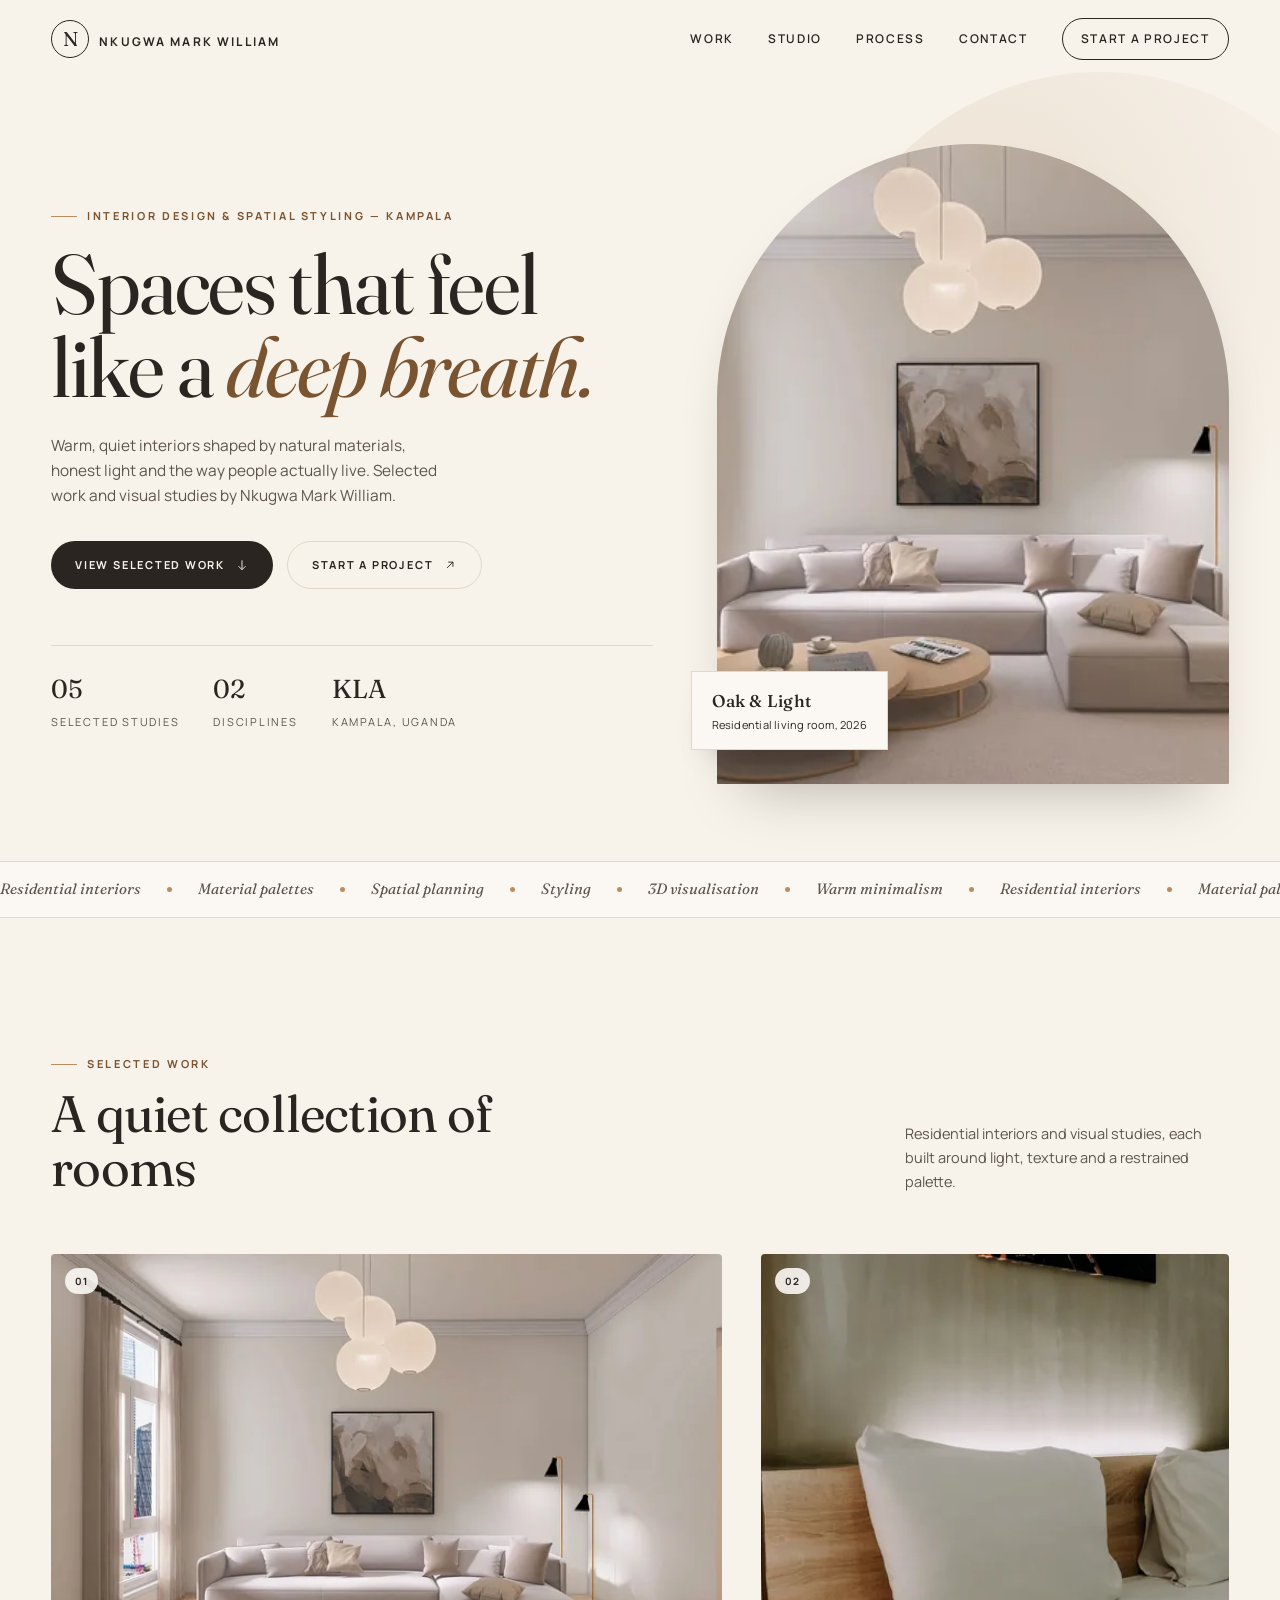
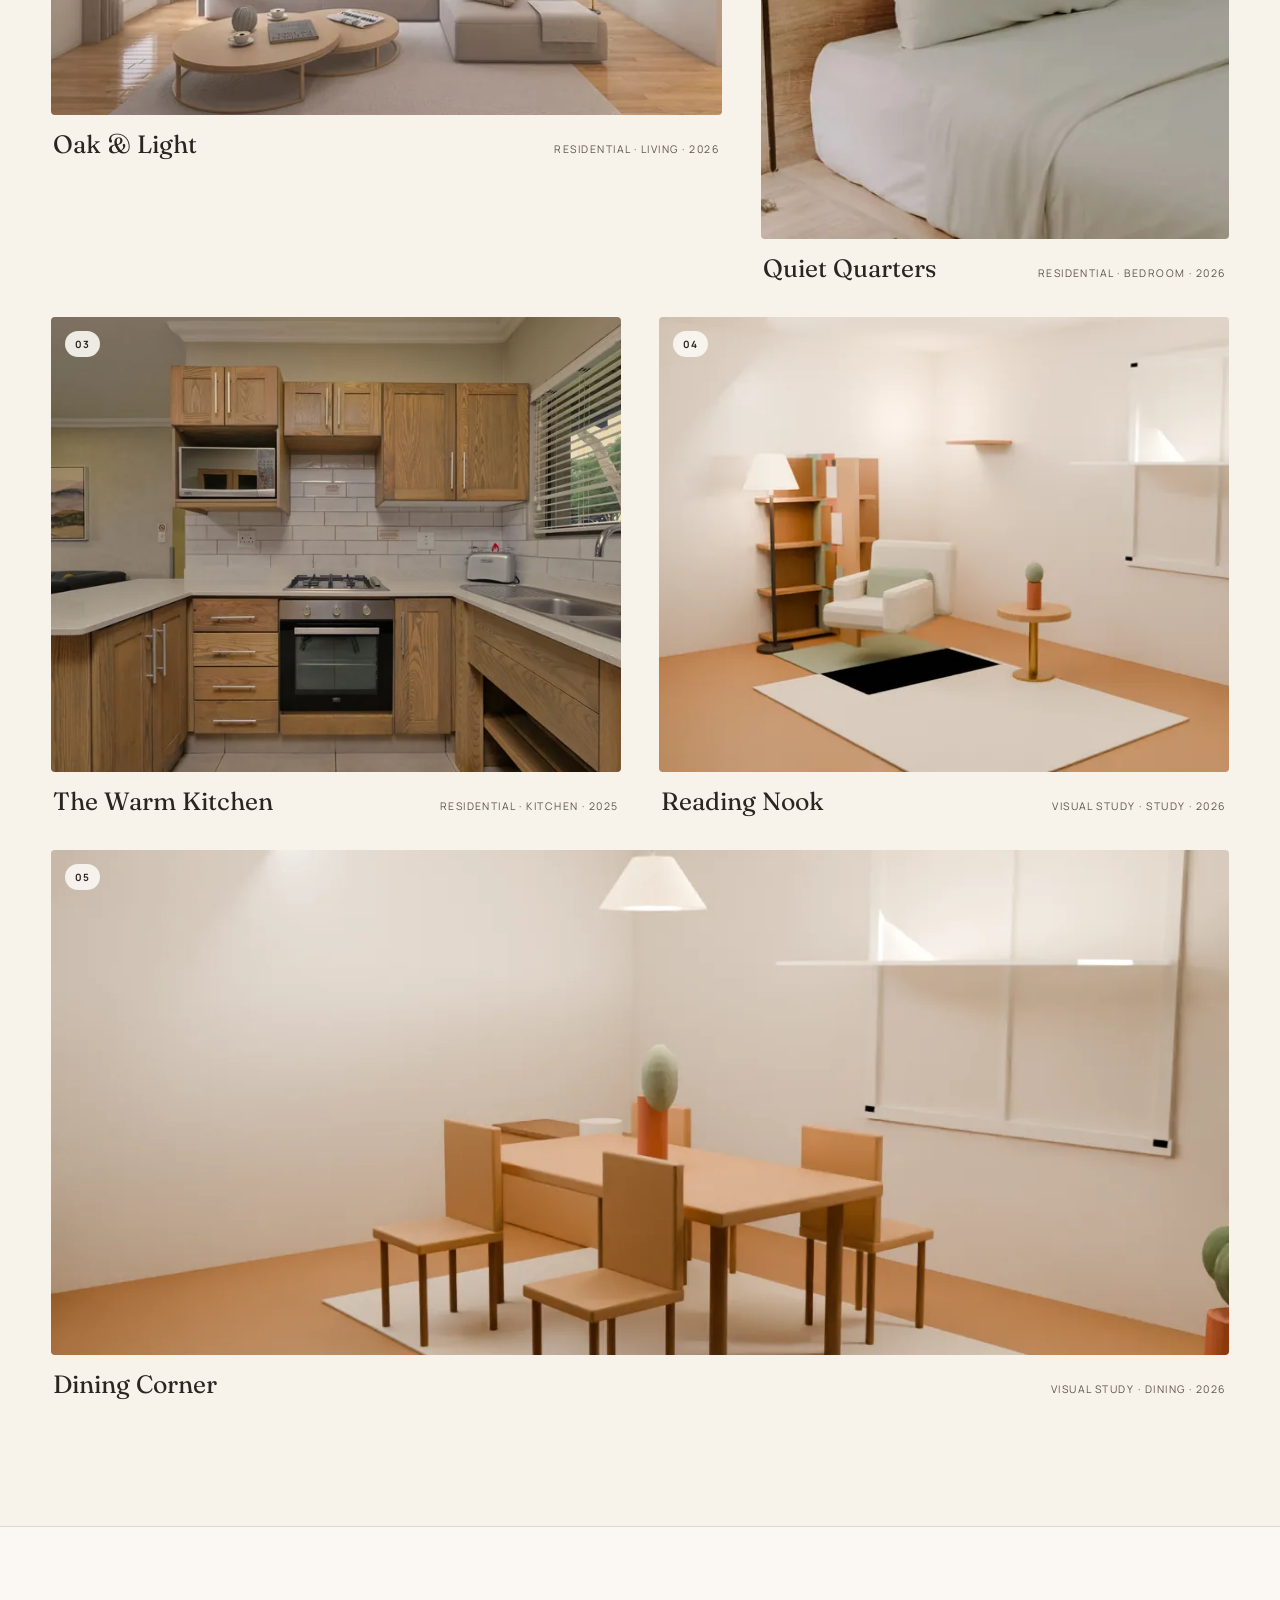
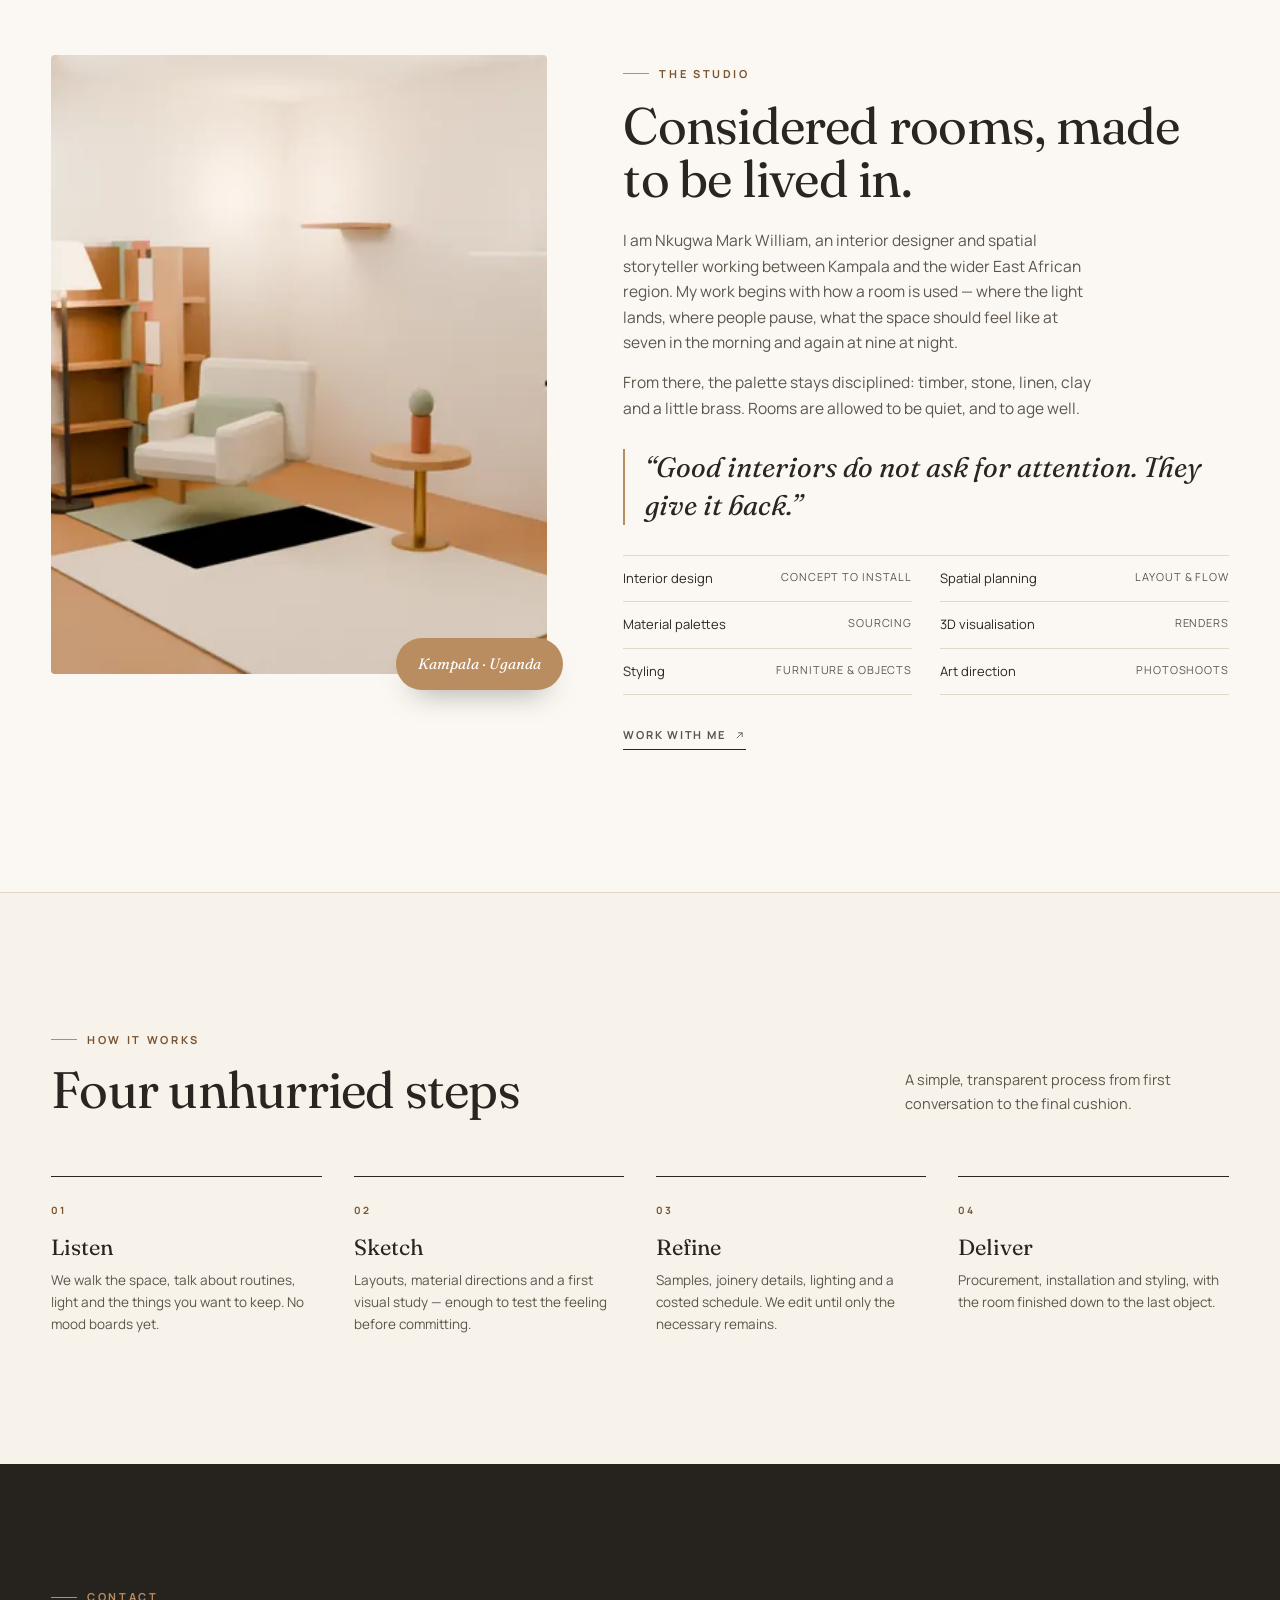
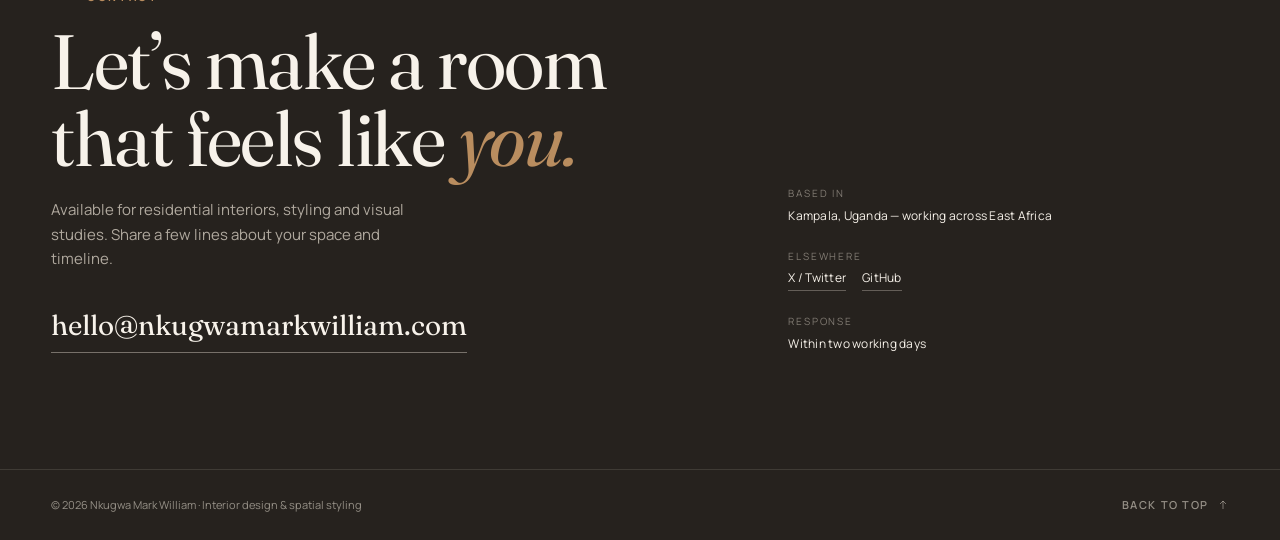
==== index.html @ e0dbd74d "Build warm-minimal interior design portfolio" ====
<!DOCTYPE html>
<html lang="en">
<head>
<meta charset="UTF-8">
<meta name="viewport" content="width=device-width, initial-scale=1.0">
<title>Nkugwa Mark William — Interior design & spatial styling</title>
<meta name="description" content="Warm, quiet interiors shaped by natural materials, honest light and the way people live. Selected work by Nkugwa Mark William, Kampala.">
<meta name="theme-color" content="#f7f2ea">
<link rel="canonical" href="https://marknwilliam.github.io/interior-portfolio/">
<meta property="og:type" content="website">
<meta property="og:site_name" content="Nkugwa Mark William">
<meta property="og:title" content="Nkugwa Mark William — Interior design & spatial styling">
<meta property="og:description" content="Warm, quiet interiors shaped by natural materials, honest light and the way people live. Selected work by Nkugwa Mark William, Kampala.">
<meta property="og:image" content="https://marknwilliam.github.io/interior-portfolio/assets/img/oak-and-light-og.webp">
<meta property="og:url" content="https://marknwilliam.github.io/interior-portfolio/">
<meta name="twitter:card" content="summary_large_image">
<meta name="twitter:creator" content="@MarkNkugwa">
<meta name="twitter:title" content="Nkugwa Mark William — Interior design & spatial styling">
<meta name="twitter:description" content="Warm, quiet interiors shaped by natural materials, honest light and the way people live. Selected work by Nkugwa Mark William, Kampala.">
<meta name="twitter:image" content="https://marknwilliam.github.io/interior-portfolio/assets/img/oak-and-light-og.webp">
<link rel="icon" href="assets/favicon.svg" type="image/svg+xml">
<script>document.documentElement.classList.add("js");</script>
<link rel="preconnect" href="https://fonts.googleapis.com">
<link rel="preconnect" href="https://fonts.gstatic.com" crossorigin>
<link href="https://fonts.googleapis.com/css2?family=Fraunces:ital,opsz,wght@0,9..144,300..600;1,9..144,300..600&family=Manrope:wght@300..700&display=swap" rel="stylesheet">
<link rel="stylesheet" href="assets/css/style.css">
</head>
<body>
<a class="skip" href="#main">Skip to content</a>
<header class="site-header">
  <div class="wrap header-inner">
    <a class="brand" href="index.html">
      <span class="mark" aria-hidden="true">N</span>
      <span class="name">Nkugwa Mark William</span>
    </a>
    <button class="menu-toggle" aria-label="Toggle menu" aria-expanded="false" aria-controls="nav"><span></span></button>
    <nav class="nav" id="nav" aria-label="Main">
      <a href="index.html#work">Work</a><a href="index.html#studio">Studio</a><a href="index.html#process">Process</a><a href="index.html#contact">Contact</a>
      <a class="cta" href="mailto:hello@nkugwamarkwilliam.com">Start a project</a>
    </nav>
  </div>
</header>
<main id="main">
<section class="hero" id="top">
  <div class="wrap hero-grid">
    <div>
      <span class="eyebrow reveal">Interior design &amp; spatial styling — Kampala</span>
      <h1 class="reveal" data-delay="1">Spaces that feel like a <em>deep breath.</em></h1>
      <p class="lede reveal" data-delay="2">Warm, quiet interiors shaped by natural materials, honest light and the way people actually live. Selected work and visual studies by Nkugwa Mark William.</p>
      <div class="hero-actions reveal" data-delay="3">
        <a class="btn btn-dark" href="#work">View selected work <svg viewBox="0 0 24 24" fill="none" stroke="currentColor" stroke-width="1.6" aria-hidden="true"><path d="M12 4v16m0 0l-6-6m6 6l6-6"/></svg></a>
        <a class="btn btn-ghost" href="#contact">Start a project <svg viewBox="0 0 24 24" fill="none" stroke="currentColor" stroke-width="1.6" aria-hidden="true"><path d="M7 17L17 7M9 7h8v8"/></svg></a>
      </div>
      <div class="hero-meta reveal" data-delay="3">
        <div><strong>05</strong>Selected studies</div>
        <div><strong>02</strong>Disciplines</div>
        <div><strong>KLA</strong>Kampala, Uganda</div>
      </div>
    </div>
    <div class="hero-visual reveal" data-delay="2">
      <div class="arch">
        <img src="assets/img/oak-and-light-1200.webp"
             srcset="assets/img/oak-and-light-800.webp 800w, assets/img/oak-and-light-1200.webp 1200w, assets/img/oak-and-light-1800.webp 1800w"
             sizes="(max-width:1000px) 90vw, 44vw" width="1800" height="1000"
             alt="Warm minimal living room with linen sofa, oak floor and soft daylight" fetchpriority="high" decoding="async">
      </div>
      <div class="hero-note"><strong>Oak &amp; Light</strong>Residential living room, 2026</div>
    </div>
  </div>
</section>

<div class="ticker" aria-hidden="true">
  <div class="ticker-track"><span>Residential interiors</span><span>Material palettes</span><span>Spatial planning</span><span>Styling</span><span>3D visualisation</span><span>Warm minimalism</span><span>Residential interiors</span><span>Material palettes</span><span>Spatial planning</span><span>Styling</span><span>3D visualisation</span><span>Warm minimalism</span></div>
</div>

<section class="section" id="work">
  <div class="wrap">
    <div class="section-head">
      <div>
        <span class="eyebrow reveal">Selected work</span>
        <h2 class="reveal" data-delay="1">A quiet collection of rooms</h2>
      </div>
      <p class="reveal" data-delay="2">Residential interiors and visual studies, each built around light, texture and a restrained palette.</p>
    </div>
    <div class="work-grid">
      <a class="card card--wide reveal" href="work/oak-and-light.html" data-delay="0">
  <div class="card-media">
    <span class="card-index">01</span>
    <img src="assets/img/oak-and-light-1800.webp"
         srcset="assets/img/oak-and-light-1800.webp 1800w, assets/img/oak-and-light-1200.webp 1200w, assets/img/oak-and-light-800.webp 800w"
         sizes="(max-width:760px) 100vw, 60vw" width="1800" height="1000"
         alt="Warm minimal living room with a low linen sofa, oak floor and soft afternoon light" loading="lazy" decoding="async">
  </div>
  <div class="card-meta">
    <h3>Oak &amp; Light</h3>
    <span>Residential · Living · 2026</span>
  </div>
</a>
<a class="card card--narrow reveal" href="work/quiet-quarters.html" data-delay="1">
  <div class="card-media">
    <span class="card-index">02</span>
    <img src="assets/img/quiet-quarters-1800.webp"
         srcset="assets/img/quiet-quarters-1800.webp 1800w, assets/img/quiet-quarters-1200.webp 1200w, assets/img/quiet-quarters-800.webp 800w"
         sizes="(max-width:760px) 100vw, 45vw" width="1800" height="1200"
         alt="Serene minimalist bedroom in warm neutral tones with soft natural light" loading="lazy" decoding="async">
  </div>
  <div class="card-meta">
    <h3>Quiet Quarters</h3>
    <span>Residential · Bedroom · 2026</span>
  </div>
</a>
<a class="card card--half reveal" href="work/warm-kitchen.html" data-delay="2">
  <div class="card-media">
    <span class="card-index">03</span>
    <img src="assets/img/warm-kitchen-1800.webp"
         srcset="assets/img/warm-kitchen-1800.webp 1800w, assets/img/warm-kitchen-1200.webp 1200w, assets/img/warm-kitchen-800.webp 800w"
         sizes="(max-width:760px) 100vw, 45vw" width="1800" height="1200"
         alt="Modern wooden kitchen with oak cabinets, stone worktop and warm neutral finishes" loading="lazy" decoding="async">
  </div>
  <div class="card-meta">
    <h3>The Warm Kitchen</h3>
    <span>Residential · Kitchen · 2025</span>
  </div>
</a>
<a class="card card--half reveal" href="work/reading-nook.html" data-delay="0">
  <div class="card-media">
    <span class="card-index">04</span>
    <img src="assets/img/reading-nook-1280.webp"
         srcset="assets/img/reading-nook-1280.webp 1280w, assets/img/reading-nook-800.webp 800w"
         sizes="(max-width:760px) 100vw, 45vw" width="1280" height="720"
         alt="3D render of a reading nook with a linen armchair, brass side table and full bookshelf" loading="lazy" decoding="async">
  </div>
  <div class="card-meta">
    <h3>Reading Nook</h3>
    <span>Visual study · Study · 2026</span>
  </div>
</a>
<a class="card card--full reveal" href="work/dining-corner.html" data-delay="1">
  <div class="card-media">
    <span class="card-index">05</span>
    <img src="assets/img/dining-corner-1280.webp"
         srcset="assets/img/dining-corner-1280.webp 1280w, assets/img/dining-corner-800.webp 800w"
         sizes="(max-width:760px) 100vw, 100vw" width="1280" height="720"
         alt="3D render of a warm dining corner with an oak table, pendant light and terracotta accents" loading="lazy" decoding="async">
  </div>
  <div class="card-meta">
    <h3>Dining Corner</h3>
    <span>Visual study · Dining · 2026</span>
  </div>
</a>
    </div>
  </div>
</section>

<section class="section about" id="studio">
  <div class="wrap about-grid">
    <div class="about-figure reveal">
      <img src="assets/img/reading-nook-1280.webp"
           srcset="assets/img/reading-nook-800.webp 800w, assets/img/reading-nook-1280.webp 1280w"
           sizes="(max-width:1000px) 80vw, 38vw" width="1280" height="720"
           alt="Reading nook with linen armchair, bookshelf and warm lamp light" loading="lazy" decoding="async">
      <span class="tag">Kampala · Uganda</span>
    </div>
    <div class="about-copy">
      <span class="eyebrow reveal">The studio</span>
      <h2 class="reveal" data-delay="1">Considered rooms, made to be lived in.</h2>
      <p class="reveal" data-delay="2">I am Nkugwa Mark William, an interior designer and spatial storyteller working between Kampala and the wider East African region. My work begins with how a room is used — where the light lands, where people pause, what the space should feel like at seven in the morning and again at nine at night.</p>
      <p class="reveal" data-delay="2">From there, the palette stays disciplined: timber, stone, linen, clay and a little brass. Rooms are allowed to be quiet, and to age well.</p>
      <blockquote class="big-quote reveal" data-delay="3">“Good interiors do not ask for attention. They give it back.”</blockquote>
      <div class="services reveal" data-delay="3">
        <div><span>Interior design</span><span>Concept to install</span></div>
        <div><span>Spatial planning</span><span>Layout &amp; flow</span></div>
        <div><span>Material palettes</span><span>Sourcing</span></div>
        <div><span>3D visualisation</span><span>Renders</span></div>
        <div><span>Styling</span><span>Furniture &amp; objects</span></div>
        <div><span>Art direction</span><span>Photoshoots</span></div>
      </div>
      <p class="reveal" data-delay="3" style="margin-top:26px"><a class="link-arrow" href="mailto:hello@nkugwamarkwilliam.com">Work with me <svg viewBox="0 0 24 24" fill="none" stroke="currentColor" stroke-width="1.6" aria-hidden="true"><path d="M7 17L17 7M9 7h8v8"/></svg></a></p>
    </div>
  </div>
</section>

<section class="section" id="process">
  <div class="wrap">
    <div class="section-head">
      <div>
        <span class="eyebrow reveal">How it works</span>
        <h2 class="reveal" data-delay="1">Four unhurried steps</h2>
      </div>
      <p class="reveal" data-delay="2">A simple, transparent process from first conversation to the final cushion.</p>
    </div>
    <div class="process-grid">
      <article class="step reveal"><span class="num">01</span><h3>Listen</h3><p>We walk the space, talk about routines, light and the things you want to keep. No mood boards yet.</p></article>
      <article class="step reveal" data-delay="1"><span class="num">02</span><h3>Sketch</h3><p>Layouts, material directions and a first visual study — enough to test the feeling before committing.</p></article>
      <article class="step reveal" data-delay="2"><span class="num">03</span><h3>Refine</h3><p>Samples, joinery details, lighting and a costed schedule. We edit until only the necessary remains.</p></article>
      <article class="step reveal" data-delay="3"><span class="num">04</span><h3>Deliver</h3><p>Procurement, installation and styling, with the room finished down to the last object.</p></article>
    </div>
  </div>
</section>

<section class="contact" id="contact">
  <div class="wrap contact-grid">
    <div>
      <span class="eyebrow reveal">Contact</span>
      <h2 class="reveal" data-delay="1">Let’s make a room that feels like <em>you.</em></h2>
      <p class="reveal" data-delay="2">Available for residential interiors, styling and visual studies. Share a few lines about your space and timeline.</p>
      <a class="mail reveal" data-delay="3" href="mailto:hello@nkugwamarkwilliam.com">hello@nkugwamarkwilliam.com</a>
    </div>
    <div class="contact-side reveal" data-delay="3">
      <div><span class="label">Based in</span>Kampala, Uganda — working across East Africa</div>
      <div><span class="label">Elsewhere</span><div class="socials"><a href="https://x.com/MarkNkugwa" target="_blank" rel="noopener">X / Twitter</a><a href="https://github.com/MarkNwilliam" target="_blank" rel="noopener">GitHub</a></div></div>
      <div><span class="label">Response</span>Within two working days</div>
    </div>
  </div>
</section>
</main>
<footer class="site-footer">
  <div class="wrap footer-inner">
    <span>© <span data-year>2026</span> Nkugwa Mark William · Interior design &amp; spatial styling</span>
    <a class="to-top" href="#top">Back to top <svg viewBox="0 0 24 24" fill="none" stroke="currentColor" stroke-width="1.6" aria-hidden="true"><path d="M12 20V4m0 0l-6 6m6-6l6 6"/></svg></a>
  </div>
</footer>
<script src="assets/js/main.js" defer></script>
</body>
</html>
---- assets/css/style.css ----
:root{
  --paper:#f7f2ea;
  --paper-2:#fbf8f3;
  --ink:#2a2520;
  --ink-soft:#5d554c;
  --oak:#b98d5f;
  --oak-deep:#7a5430;
  --sage:#8a9a8b;
  --line:#e2d8c9;
  --charcoal:#26221e;
  --cream:#f1e9dc;
  --radius:4px;
  --serif:"Fraunces",Georgia,serif;
  --sans:"Manrope",-apple-system,BlinkMacSystemFont,"Segoe UI",sans-serif;
  --ease:cubic-bezier(.22,.61,.36,1);
}

*,*::before,*::after{box-sizing:border-box}
html{scroll-behavior:smooth}
body{
  margin:0;
  background:var(--paper);
  color:var(--ink);
  font-family:var(--sans);
  font-size:16px;
  line-height:1.65;
  -webkit-font-smoothing:antialiased;
  text-rendering:optimizeLegibility;
}
body.menu-open{overflow:hidden}
img{display:block;max-width:100%;height:auto}
a{color:inherit;text-decoration:none}
button{font:inherit;color:inherit;background:none;border:0;cursor:pointer}
::selection{background:var(--oak);color:#fff}

.wrap{width:min(1240px,100% - 2*clamp(20px,4vw,56px));margin-inline:auto}
.skip{position:absolute;left:12px;top:-60px;background:var(--ink);color:var(--paper);padding:10px 16px;z-index:200;transition:top .2s}
.skip:focus{top:12px}

.eyebrow{
  font-size:11px;letter-spacing:.24em;text-transform:uppercase;
  color:var(--oak-deep);font-weight:700;display:inline-flex;align-items:center;gap:10px;
}
.eyebrow::before{content:"";width:26px;height:1px;background:var(--oak)}

.serif{font-family:var(--serif);font-weight:400}
.italic{font-style:italic}
.muted{color:var(--ink-soft)}

/* ---------- Header ---------- */
.site-header{
  position:fixed;inset:0 0 auto 0;z-index:100;
  padding:18px 0;transition:background .35s var(--ease),padding .35s var(--ease),box-shadow .35s;
}
.site-header.is-scrolled{
  background:rgba(247,242,234,.92);
  backdrop-filter:blur(12px);-webkit-backdrop-filter:blur(12px);
  padding:11px 0;box-shadow:0 1px 0 var(--line);
}
.header-inner{display:flex;align-items:center;justify-content:space-between;gap:24px}
.brand{display:flex;align-items:baseline;gap:10px;line-height:1}
.brand .mark{
  font-family:var(--serif);font-size:20px;letter-spacing:.02em;
  border:1px solid var(--ink);border-radius:50%;width:38px;height:38px;
  display:grid;place-items:center;transition:background .3s,color .3s;
}
.brand:hover .mark{background:var(--ink);color:var(--paper)}
.brand .name{font-size:12px;letter-spacing:.18em;text-transform:uppercase;font-weight:700}
.nav{display:flex;align-items:center;gap:34px}
.nav a{font-size:12px;letter-spacing:.14em;text-transform:uppercase;font-weight:600;position:relative;padding:4px 0}
.nav a::after{content:"";position:absolute;left:0;right:100%;bottom:0;height:1px;background:var(--oak);transition:right .3s var(--ease)}
.nav a:hover::after,.nav a[aria-current="page"]::after{right:0}
.nav .cta{
  border:1px solid var(--ink);padding:10px 18px;border-radius:999px;
}
.nav .cta::after{display:none}
.nav .cta:hover{background:var(--ink);color:var(--paper)}
.menu-toggle{display:none;width:42px;height:42px;place-items:center;border:1px solid var(--line);border-radius:50%}
.menu-toggle span{display:block;width:16px;height:1px;background:var(--ink);position:relative;transition:.3s}
.menu-toggle span::before,.menu-toggle span::after{content:"";position:absolute;left:0;width:16px;height:1px;background:var(--ink);transition:.3s}
.menu-toggle span::before{top:-5px}.menu-toggle span::after{top:5px}
body.menu-open .menu-toggle span{background:transparent}
body.menu-open .menu-toggle span::before{transform:translateY(5px) rotate(45deg)}
body.menu-open .menu-toggle span::after{transform:translateY(-5px) rotate(-45deg)}

/* ---------- Hero ---------- */
.hero{padding:clamp(120px,16vh,180px) 0 clamp(40px,6vw,80px);position:relative;overflow:hidden}
.hero::after{
  content:"";position:absolute;right:-8vw;top:8vh;width:44vw;height:44vw;border-radius:50%;
  background:radial-gradient(circle at 30% 30%,rgba(185,141,95,.16),rgba(185,141,95,0) 68%);
  pointer-events:none;
}
.hero-grid{display:grid;grid-template-columns:1.08fr .92fr;gap:clamp(32px,5vw,80px);align-items:center;position:relative;z-index:1}
.hero h1{
  font-family:var(--serif);font-weight:400;
  font-size:clamp(2.9rem,6.6vw,5.9rem);line-height:.98;letter-spacing:-.02em;
  margin:18px 0 24px;
}
.hero h1 em{color:var(--oak-deep)}
.hero .lede{max-width:44ch;font-size:clamp(15px,1.2vw,17px);color:var(--ink-soft)}
.hero-actions{display:flex;flex-wrap:wrap;gap:14px;margin-top:32px}
.btn{
  display:inline-flex;align-items:center;gap:10px;padding:14px 24px;border-radius:999px;
  font-size:11px;letter-spacing:.16em;text-transform:uppercase;font-weight:700;
  transition:transform .3s var(--ease),background .3s,color .3s,border-color .3s;
}
.btn svg{width:14px;height:14px;transition:transform .3s var(--ease)}
.btn:hover svg{transform:translateX(3px)}
.btn-dark{background:var(--ink);color:var(--paper)}
.btn-dark:hover{background:var(--oak-deep)}
.btn-ghost{border:1px solid var(--line)}
.btn-ghost:hover{border-color:var(--ink);background:var(--paper-2)}
.hero-visual{position:relative}
.arch{
  border-radius:999px 999px var(--radius) var(--radius);overflow:hidden;
  aspect-ratio:4/5;background:var(--cream);box-shadow:0 30px 60px -30px rgba(42,37,32,.35);
}
.arch img{width:100%;height:100%;object-fit:cover;transition:transform 1.4s var(--ease)}
.hero-visual:hover .arch img{transform:scale(1.035)}
.hero-note{
  position:absolute;left:-26px;bottom:34px;background:var(--paper-2);padding:16px 20px;
  border:1px solid var(--line);max-width:210px;font-size:11px;line-height:1.5;letter-spacing:.02em;
  box-shadow:0 18px 30px -24px rgba(42,37,32,.5);
}
.hero-note strong{display:block;font-family:var(--serif);font-size:17px;font-weight:500;margin-bottom:3px}
.hero-meta{display:flex;gap:34px;margin-top:56px;padding-top:22px;border-top:1px solid var(--line);flex-wrap:wrap}
.hero-meta div{font-size:11px;letter-spacing:.16em;text-transform:uppercase;color:var(--ink-soft)}
.hero-meta strong{display:block;font-family:var(--serif);font-size:26px;letter-spacing:0;color:var(--ink);text-transform:none;font-weight:400;margin-bottom:2px}

/* ---------- Ticker ---------- */
.ticker{border-block:1px solid var(--line);background:var(--paper-2);overflow:hidden;padding:15px 0}
.ticker-track{display:flex;width:max-content;animation:scroll 38s linear infinite;will-change:transform}
.ticker span{display:inline-flex;align-items:center;gap:26px;padding-right:26px;font-family:var(--serif);font-style:italic;font-size:15px;color:var(--ink-soft);white-space:nowrap}
.ticker span::after{content:"";width:5px;height:5px;border-radius:50%;background:var(--oak)}
@keyframes scroll{to{transform:translateX(-50%)}}

/* ---------- Sections ---------- */
.section{padding:clamp(72px,10vw,130px) 0}
.section-head{display:flex;justify-content:space-between;align-items:flex-end;gap:30px;margin-bottom:clamp(36px,5vw,60px)}
.section-head h2{
  font-family:var(--serif);font-weight:400;font-size:clamp(2rem,4vw,3.4rem);
  line-height:1.04;letter-spacing:-.015em;margin:14px 0 0;max-width:18ch;
}
.section-head p{max-width:36ch;color:var(--ink-soft);font-size:14.5px;margin:0}
.link-arrow{display:inline-flex;align-items:center;gap:8px;font-size:11px;letter-spacing:.16em;text-transform:uppercase;font-weight:700;border-bottom:1px solid var(--ink);padding-bottom:5px;white-space:nowrap}
.link-arrow svg{width:13px;height:13px;transition:transform .3s var(--ease)}
.link-arrow:hover svg{transform:translate(2px,-2px)}

/* ---------- Work grid ---------- */
.work-grid{display:grid;grid-template-columns:repeat(12,1fr);gap:clamp(20px,3vw,34px) clamp(20px,3vw,40px)}
.card{display:block;position:relative}
.card--wide{grid-column:span 7}
.card--narrow{grid-column:span 5}
.card--half{grid-column:span 6}
.card--full{grid-column:1/-1}
.card--tall{align-self:end}
.card-media{position:relative;overflow:hidden;background:var(--cream);border-radius:var(--radius)}
.card-media img{width:100%;height:100%;object-fit:cover;transition:transform 1.1s var(--ease)}
.card:hover .card-media img{transform:scale(1.04)}
.card-media::after{
  content:"View project";position:absolute;left:50%;top:50%;transform:translate(-50%,-40%);
  background:rgba(251,248,243,.94);color:var(--ink);padding:10px 18px;border-radius:999px;
  font-size:10px;letter-spacing:.18em;text-transform:uppercase;font-weight:700;opacity:0;
  transition:opacity .35s,transform .35s var(--ease);white-space:nowrap;
}
.card:hover .card-media::after{opacity:1;transform:translate(-50%,-50%)}
.card--wide .card-media{aspect-ratio:16/11}
.card--narrow .card-media{aspect-ratio:4/5}
.card--half .card-media{aspect-ratio:5/4}
.card--full .card-media{aspect-ratio:21/9}
.card-meta{display:flex;justify-content:space-between;align-items:baseline;gap:16px;padding:16px 2px 0}
.card-meta h3{font-family:var(--serif);font-weight:400;font-size:clamp(19px,2vw,25px);margin:0;line-height:1.1}
.card-meta span{font-size:10.5px;letter-spacing:.14em;text-transform:uppercase;color:var(--ink-soft);white-space:nowrap}
.card-index{position:absolute;top:14px;left:14px;background:rgba(251,248,243,.9);border-radius:999px;font-size:10px;letter-spacing:.1em;padding:5px 10px;font-weight:700}

/* ---------- About ---------- */
.about{background:var(--paper-2);border-block:1px solid var(--line)}
.about-grid{display:grid;grid-template-columns:.9fr 1.1fr;gap:clamp(36px,6vw,90px);align-items:start}
.about-figure{position:relative}
.about-figure img{width:100%;aspect-ratio:4/5;object-fit:cover;border-radius:var(--radius)}
.about-figure .tag{
  position:absolute;right:-16px;bottom:-16px;background:var(--oak);color:#fff;
  font-family:var(--serif);font-size:15px;font-style:italic;padding:14px 22px;border-radius:999px;
  box-shadow:0 16px 30px -18px rgba(42,37,32,.6);
}
.about-copy h2{font-family:var(--serif);font-weight:400;font-size:clamp(2rem,4vw,3.5rem);line-height:1.05;letter-spacing:-.015em;margin:16px 0 22px;max-width:17ch}
.about-copy p{color:var(--ink-soft);max-width:52ch;margin:0 0 14px;font-size:15.5px}
.about-copy .big-quote{
  font-family:var(--serif);font-style:italic;font-size:clamp(20px,2.4vw,28px);line-height:1.35;
  color:var(--ink);border-left:2px solid var(--oak);padding-left:20px;margin:28px 0;
}
.services{display:grid;grid-template-columns:1fr 1fr;gap:0 28px;margin-top:30px;border-top:1px solid var(--line)}
.services div{display:flex;justify-content:space-between;gap:12px;padding:12px 0;border-bottom:1px solid var(--line);font-size:13px}
.services span:last-child{color:var(--ink-soft);font-size:11px;letter-spacing:.08em;text-transform:uppercase}

/* ---------- Process ---------- */
.process-grid{display:grid;grid-template-columns:repeat(4,1fr);gap:clamp(18px,2.5vw,34px)}
.step{border-top:1px solid var(--ink);padding-top:18px}
.step .num{font-size:10px;letter-spacing:.2em;color:var(--oak-deep);font-weight:700}
.step h3{font-family:var(--serif);font-weight:400;font-size:22px;margin:14px 0 8px;line-height:1.15}
.step p{font-size:13.5px;color:var(--ink-soft);margin:0}

/* ---------- Contact ---------- */
.contact{background:var(--charcoal);color:var(--paper);padding:clamp(72px,9vw,120px) 0}
.contact .eyebrow{color:var(--oak)}
.contact .eyebrow::before{background:var(--oak)}
.contact-grid{display:grid;grid-template-columns:1.2fr .8fr;gap:clamp(30px,6vw,80px);align-items:end}
.contact h2{font-family:var(--serif);font-weight:400;font-size:clamp(2.4rem,6vw,4.8rem);line-height:1;letter-spacing:-.02em;margin:18px 0 0}
.contact h2 em{color:var(--oak)}
.contact p{color:rgba(241,233,220,.68);max-width:40ch;margin:20px 0 0;font-size:15px}
.contact .mail{display:inline-block;margin-top:30px;font-family:var(--serif);font-size:clamp(19px,2.4vw,28px);border-bottom:1px solid rgba(241,233,220,.4);padding-bottom:4px;transition:border-color .3s,color .3s}
.contact .mail:hover{color:var(--oak);border-color:var(--oak)}
.contact-side{display:grid;gap:22px;font-size:12px;letter-spacing:.02em}
.contact-side .label{display:block;font-size:10px;letter-spacing:.18em;text-transform:uppercase;color:rgba(241,233,220,.45);margin-bottom:4px}
.contact-side a:hover{color:var(--oak)}
.socials{display:flex;gap:16px;flex-wrap:wrap}
.socials a{border-bottom:1px solid rgba(241,233,220,.3);padding-bottom:2px}

/* ---------- Footer ---------- */
.site-footer{padding:26px 0;background:var(--charcoal);color:rgba(241,233,220,.55);border-top:1px solid rgba(241,233,220,.12);font-size:11px}
.footer-inner{display:flex;justify-content:space-between;gap:20px;flex-wrap:wrap;align-items:center}
.footer-inner a:hover{color:var(--oak)}
.to-top{display:inline-flex;align-items:center;gap:8px;letter-spacing:.14em;text-transform:uppercase;font-weight:600}
.to-top svg{width:12px;height:12px}

/* ---------- Project page ---------- */
.project-hero{padding:clamp(120px,15vh,170px) 0 0}
.back{display:inline-flex;align-items:center;gap:8px;font-size:11px;letter-spacing:.16em;text-transform:uppercase;font-weight:700;color:var(--ink-soft)}
.back svg{width:14px;height:14px;transition:transform .3s var(--ease)}
.back:hover{color:var(--ink)}
.back:hover svg{transform:translateX(-3px)}
.project-title{font-family:var(--serif);font-weight:400;font-size:clamp(2.6rem,7vw,5.4rem);line-height:.98;letter-spacing:-.02em;margin:26px 0 18px}
.project-intro{display:flex;justify-content:space-between;gap:30px;align-items:flex-end;flex-wrap:wrap}
.project-intro p{max-width:46ch;color:var(--ink-soft);font-size:15.5px;margin:0}
.project-main{margin-top:clamp(30px,4vw,48px)}
.project-main img{width:100%;aspect-ratio:16/9;object-fit:cover;border-radius:var(--radius)}
.project-meta{display:grid;grid-template-columns:repeat(4,1fr);gap:20px;border-block:1px solid var(--line);padding:22px 0;margin:34px 0 0}
.project-meta .label{display:block;font-size:10px;letter-spacing:.18em;text-transform:uppercase;color:var(--ink-soft);margin-bottom:4px}
.project-meta .value{font-family:var(--serif);font-size:17px}
.project-body{display:grid;grid-template-columns:.9fr 1.1fr;gap:clamp(30px,6vw,90px);padding:clamp(48px,7vw,90px) 0}
.project-body h2{font-family:var(--serif);font-weight:400;font-size:clamp(1.8rem,3vw,2.6rem);line-height:1.1;margin:0}
.project-body .prose p{color:var(--ink-soft);margin:0 0 16px;font-size:15.5px}
.project-body .prose p:first-child::first-letter{
  font-family:var(--serif);font-size:3.2em;float:left;line-height:.8;padding:6px 10px 0 0;color:var(--oak-deep);
}
.gallery{display:grid;grid-template-columns:1fr 1fr;gap:clamp(16px,2.5vw,28px);padding-bottom:clamp(50px,7vw,90px)}
.gallery .wide{grid-column:1/-1}
.lightbox-trigger{display:block;overflow:hidden;border-radius:var(--radius);cursor:zoom-in}
.lightbox-trigger img{width:100%;transition:transform 1s var(--ease)}
.lightbox-trigger:hover img{transform:scale(1.03)}
.gallery figure{margin:0}
.gallery figcaption{font-size:11px;letter-spacing:.12em;text-transform:uppercase;color:var(--ink-soft);margin-top:10px}
.gallery .tall img{aspect-ratio:4/5;object-fit:cover}
.gallery .wide img{aspect-ratio:21/9;object-fit:cover}
.next{display:block;background:var(--paper-2);border-top:1px solid var(--line);padding:clamp(50px,7vw,90px) 0}
.next .eyebrow{margin-bottom:14px}
.next h2{font-family:var(--serif);font-weight:400;font-size:clamp(2rem,5vw,4rem);line-height:1.02;margin:0;transition:color .3s}
.next:hover h2{color:var(--oak-deep)}

/* ---------- Lightbox ---------- */
.lightbox{
  position:fixed;inset:0;z-index:300;background:rgba(32,28,24,.96);
  display:flex;align-items:center;justify-content:center;padding:clamp(16px,4vw,50px);
  opacity:0;visibility:hidden;transition:opacity .3s,visibility .3s;
}
.lightbox.open{opacity:1;visibility:visible}
.lightbox img{max-width:min(1100px,100%);max-height:82vh;object-fit:contain;border-radius:2px}
.lightbox figcaption{color:rgba(247,242,234,.7);text-align:center;font-size:12px;letter-spacing:.1em;text-transform:uppercase;margin-top:16px}
.lightbox button{position:absolute;color:var(--paper);border:1px solid rgba(247,242,234,.25);border-radius:50%;width:44px;height:44px;display:grid;place-items:center;transition:background .3s}
.lightbox button:hover{background:rgba(247,242,234,.12)}
.lb-close{top:22px;right:22px}
.lb-prev{left:18px;top:50%;transform:translateY(-50%)}
.lb-next{right:18px;top:50%;transform:translateY(-50%)}
.lightbox svg{width:16px;height:16px}

/* ---------- Reveal ---------- */
.js .reveal{opacity:0;transform:translateY(26px);transition:opacity .9s var(--ease),transform .9s var(--ease)}
.js .reveal.in{opacity:1;transform:none}
.reveal[data-delay="1"]{transition-delay:.1s}
.reveal[data-delay="2"]{transition-delay:.2s}
.reveal[data-delay="3"]{transition-delay:.3s}

/* ---------- Responsive ---------- */
@media (max-width:1000px){
  .hero-grid{grid-template-columns:1fr;gap:48px}
  .hero-visual{max-width:520px}
  .hero h1{font-size:clamp(2.8rem,9vw,5rem)}
  .hero-note{left:auto;right:14px;bottom:14px}
  .about-grid{grid-template-columns:1fr;gap:40px}
  .about-figure{max-width:480px}
  .process-grid{grid-template-columns:1fr 1fr}
  .contact-grid{grid-template-columns:1fr}
  .project-meta{grid-template-columns:1fr 1fr}
  .project-body{grid-template-columns:1fr}
}
@media (max-width:760px){
  .nav{
    position:fixed;inset:0;background:var(--paper);flex-direction:column;justify-content:center;
    gap:26px;transform:translateY(-100%);transition:transform .45s var(--ease);z-index:90;
  }
  .nav a{font-size:18px;letter-spacing:.06em;text-transform:none;font-family:var(--serif)}
  .nav .cta{font-family:var(--sans);font-size:11px;text-transform:uppercase;letter-spacing:.16em}
  body.menu-open .nav{transform:none}
  .menu-toggle{display:grid;position:relative;z-index:95}
  .work-grid{grid-template-columns:1fr;gap:40px}
  .card--wide,.card--narrow,.card--half,.card--full{grid-column:1/-1}
  .card--narrow .card-media{aspect-ratio:4/3}
  .card--full .card-media{aspect-ratio:4/3}
  .section-head{flex-direction:column;align-items:flex-start;gap:18px}
  .hero-meta{gap:22px}
  .services{grid-template-columns:1fr}
  .process-grid{grid-template-columns:1fr}
  .gallery{grid-template-columns:1fr}
  .gallery .wide{grid-column:auto}
  .gallery .wide img{aspect-ratio:4/3}
  .project-intro{align-items:flex-start}
  .lightbox button{width:38px;height:38px}
}
@media (prefers-reduced-motion:reduce){
  *,*::before,*::after{animation-duration:.01ms!important;animation-iteration-count:1!important;transition-duration:.01ms!important;scroll-behavior:auto!important}
  .reveal{opacity:1;transform:none}
}
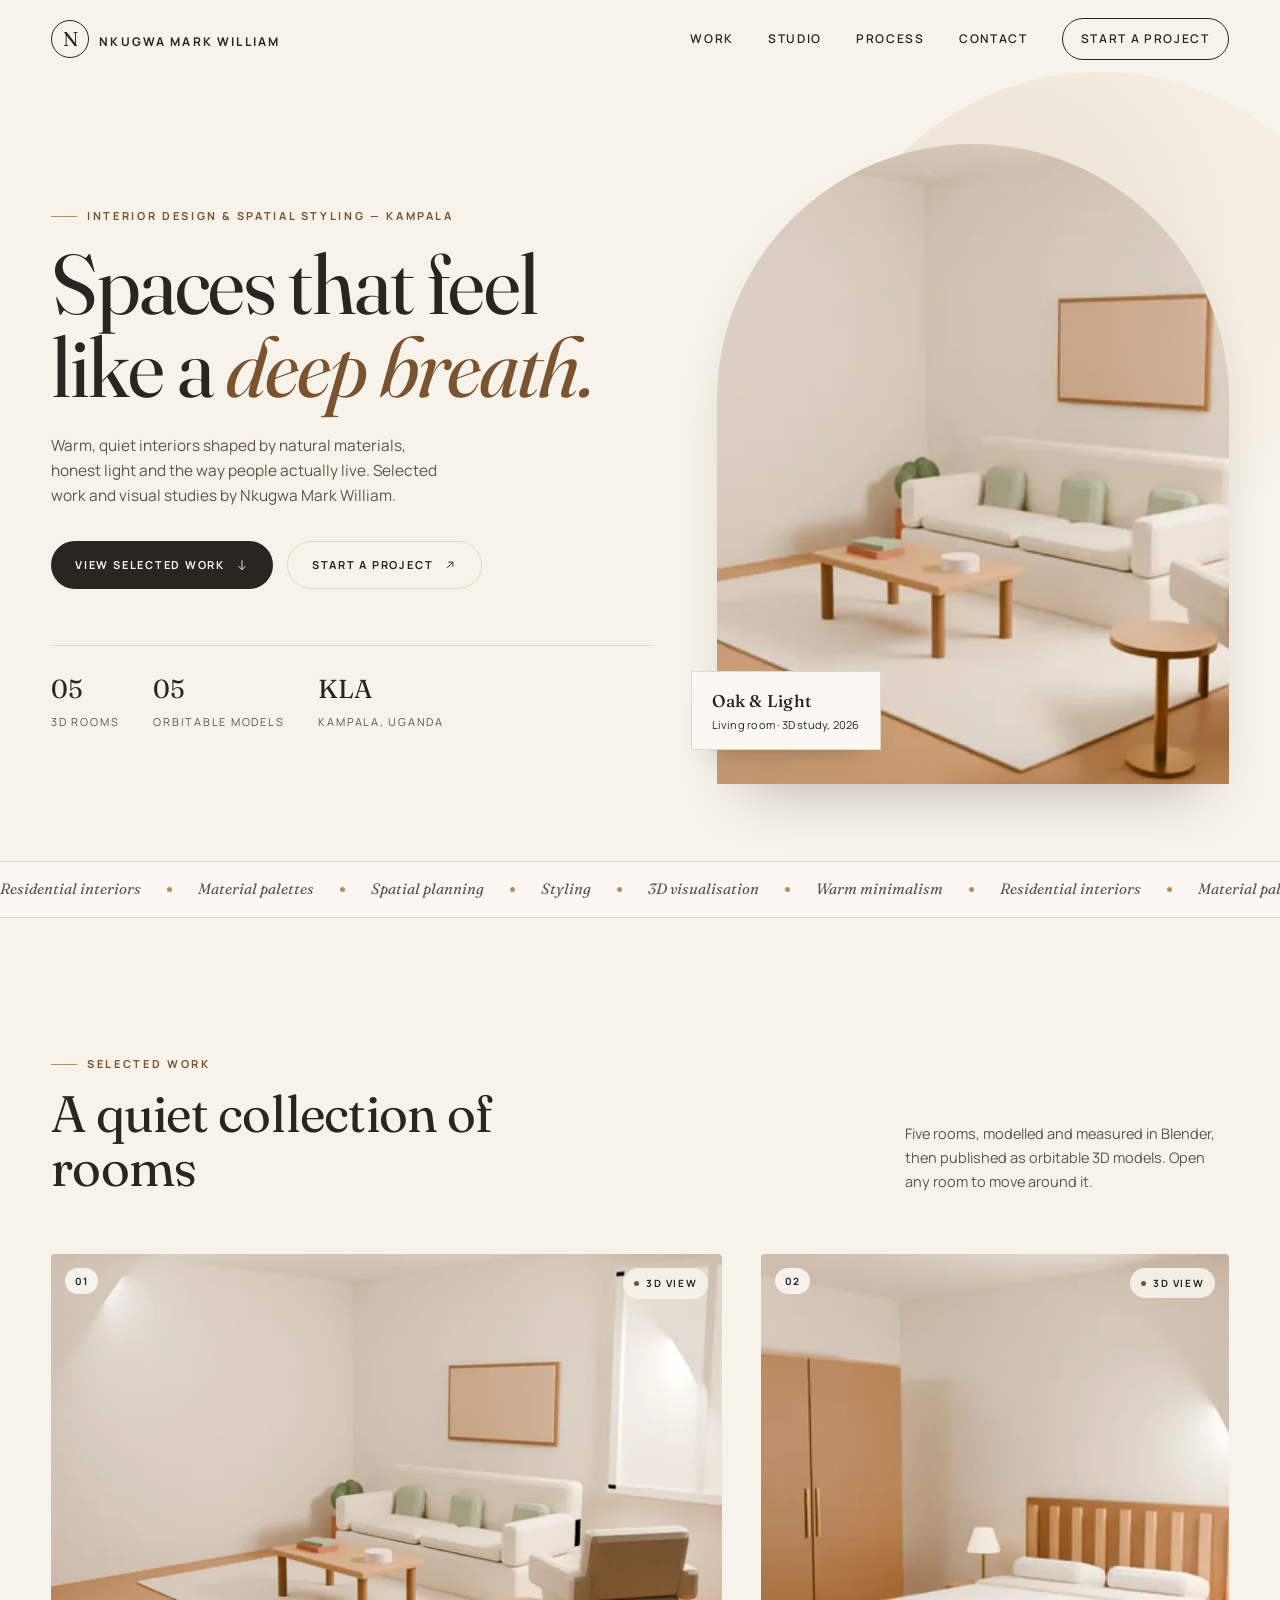
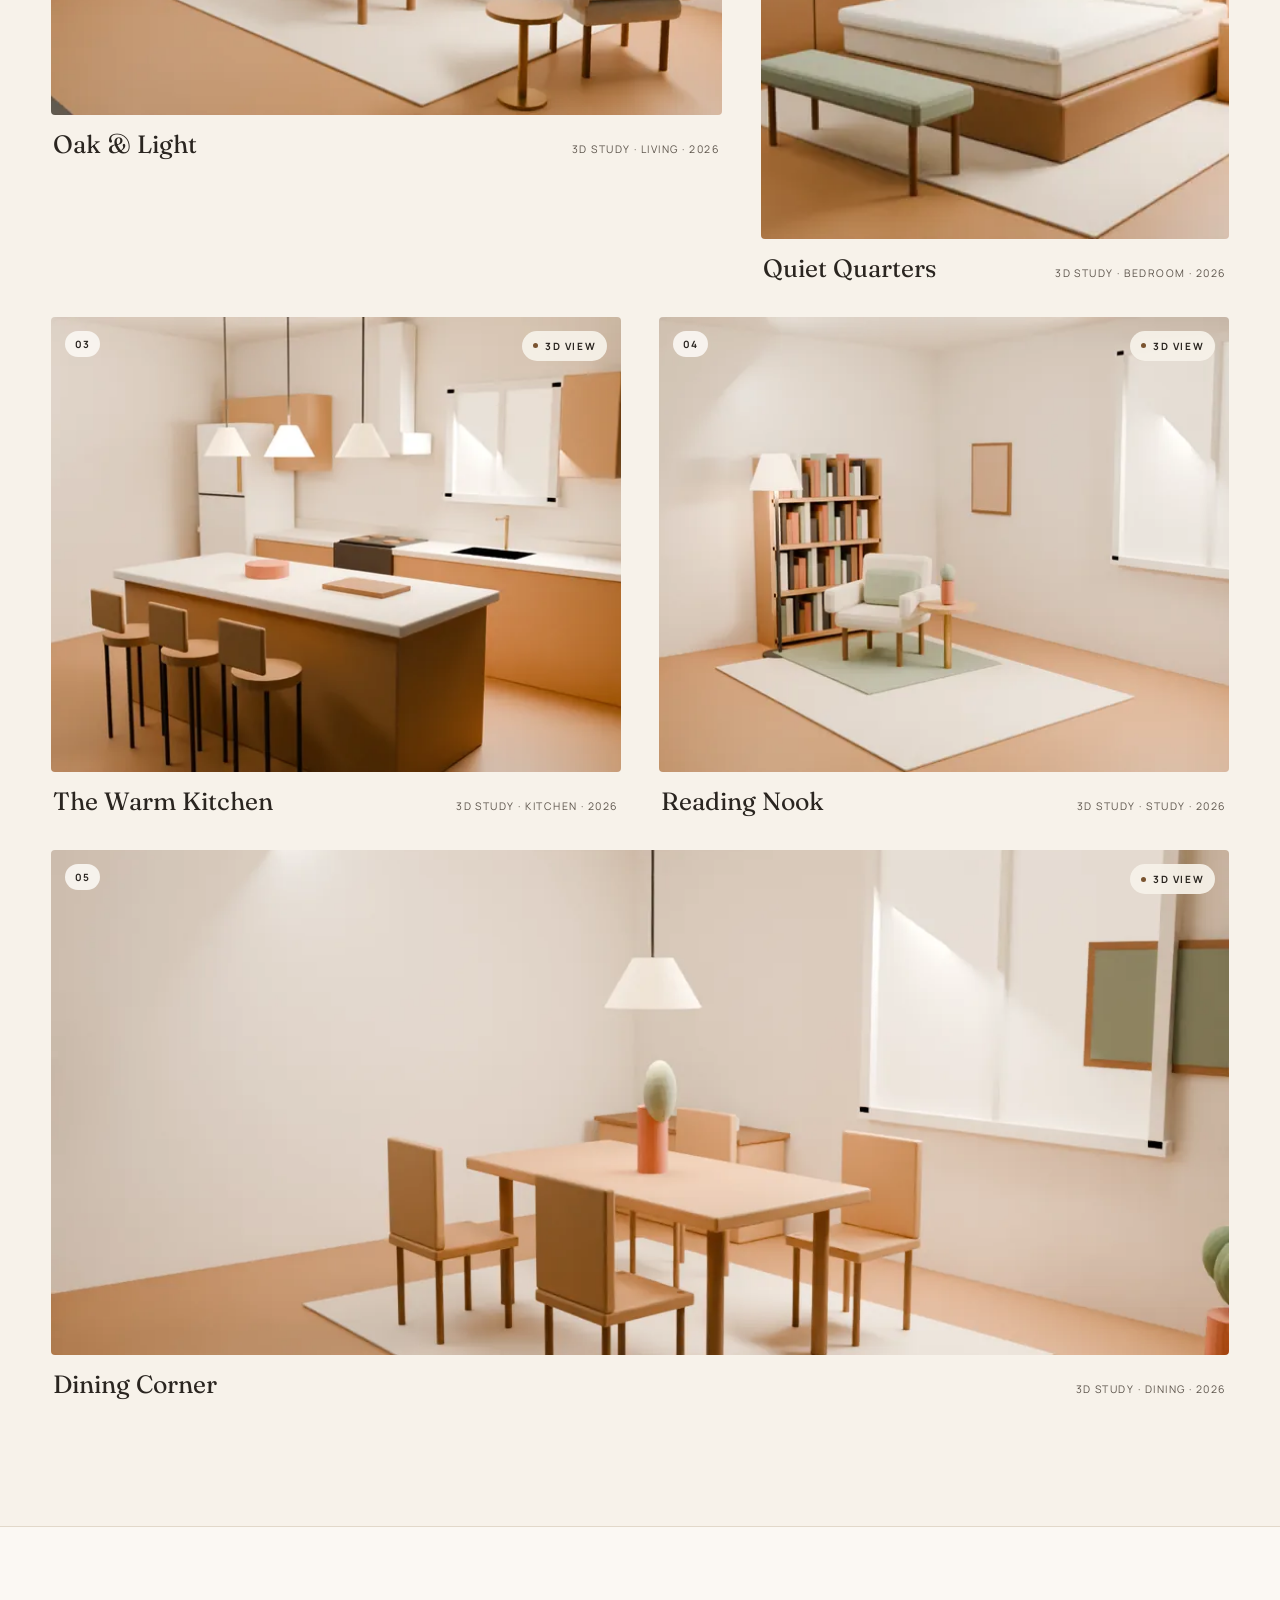
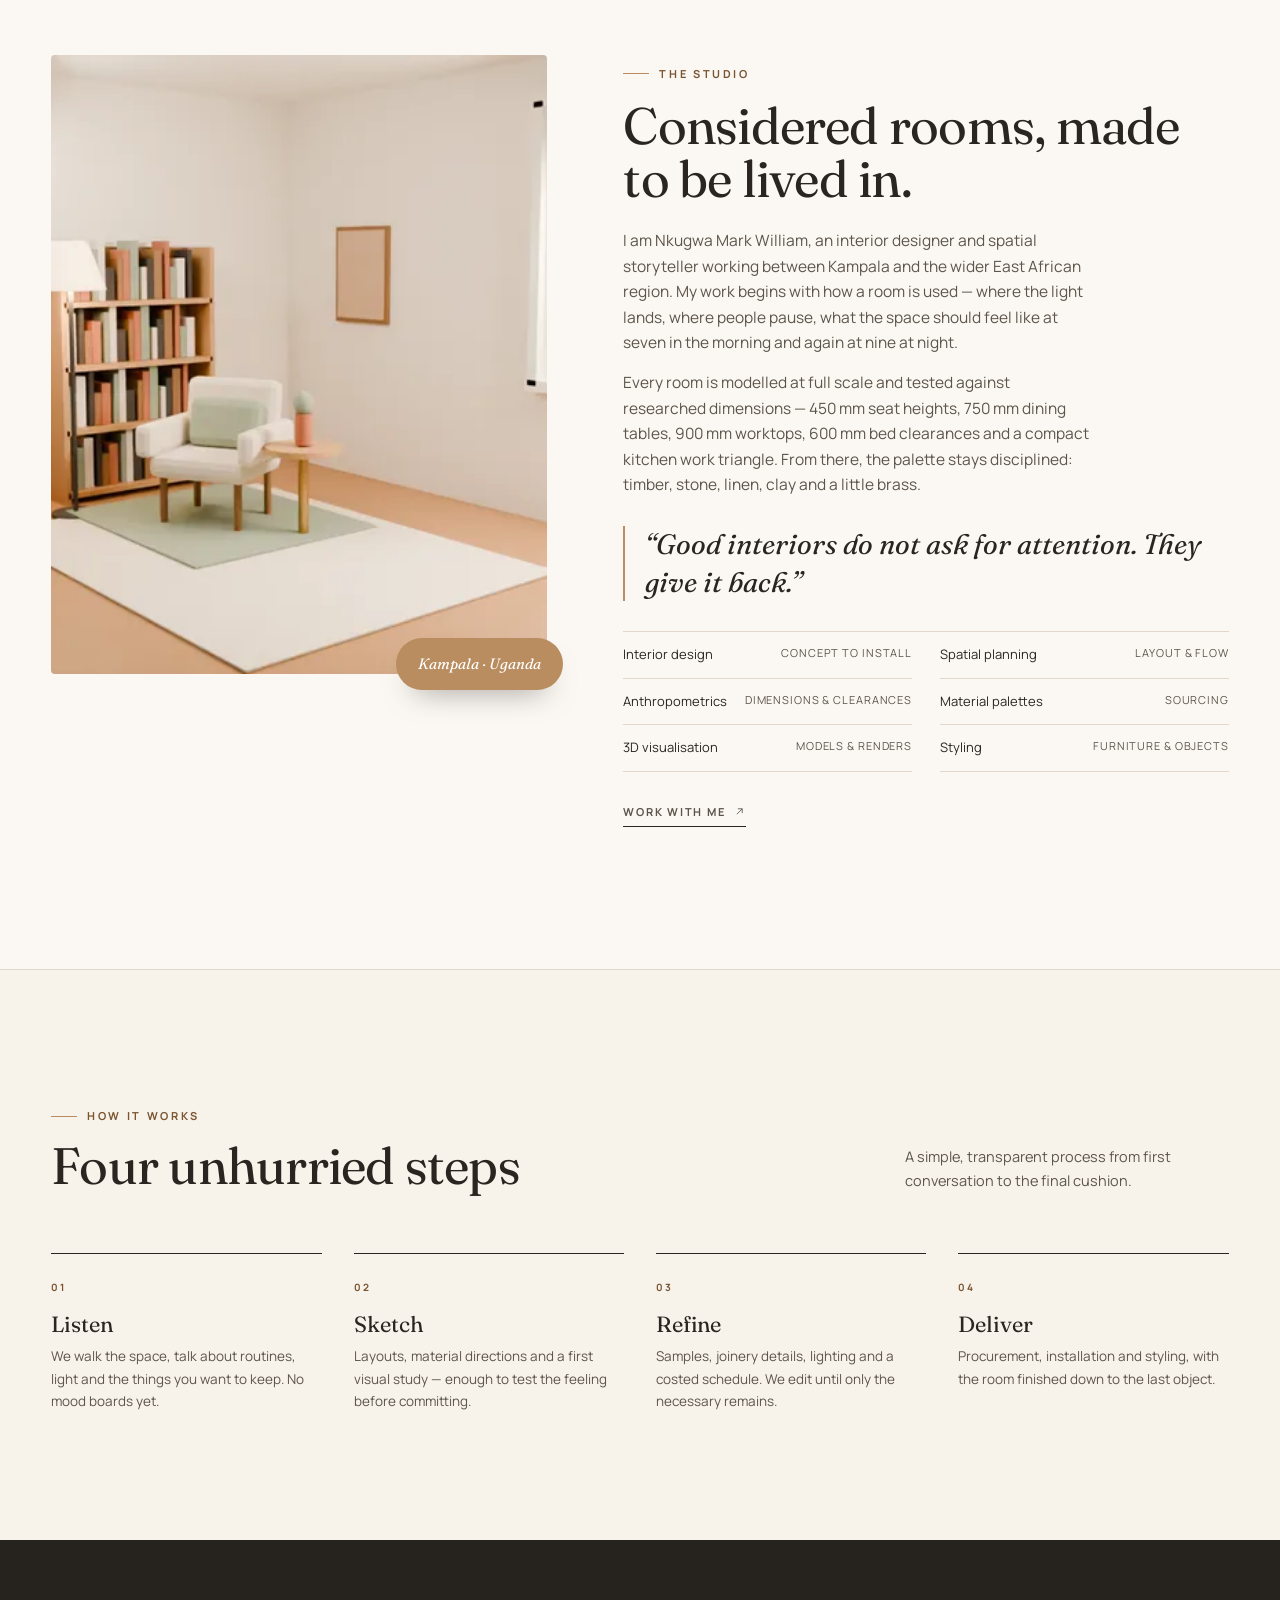
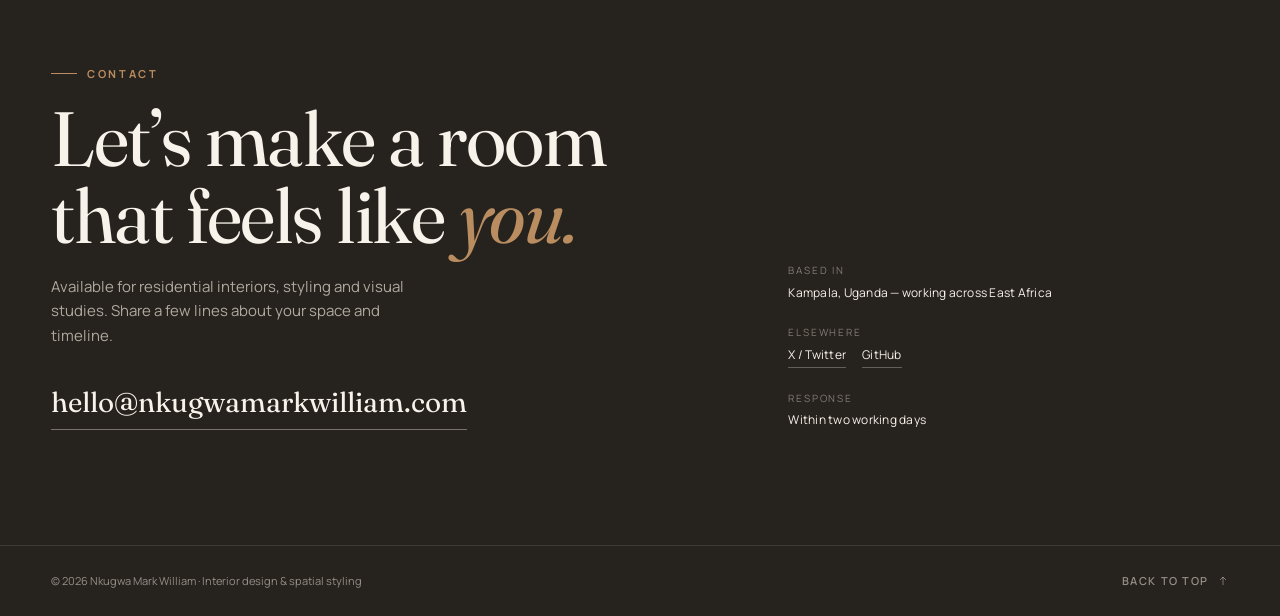
==== commit 1fc061f3: "Rebuild portfolio as five measured 3D room studies" ====
--- a/index.html
+++ b/index.html
@@ -24,6 +24,7 @@
 <link rel="preconnect" href="https://fonts.gstatic.com" crossorigin>
 <link href="https://fonts.googleapis.com/css2?family=Fraunces:ital,opsz,wght@0,9..144,300..600;1,9..144,300..600&family=Manrope:wght@300..700&display=swap" rel="stylesheet">
 <link rel="stylesheet" href="assets/css/style.css">
+<script type="importmap">{"imports":{"three":"assets/vendor/three.module.js","three/addons/":"assets/vendor/addons/"}}</script>
 </head>
 <body>
 <a class="skip" href="#main">Skip to content</a>
@@ -52,19 +53,19 @@
         <a class="btn btn-ghost" href="#contact">Start a project <svg viewBox="0 0 24 24" fill="none" stroke="currentColor" stroke-width="1.6" aria-hidden="true"><path d="M7 17L17 7M9 7h8v8"/></svg></a>
       </div>
       <div class="hero-meta reveal" data-delay="3">
-        <div><strong>05</strong>Selected studies</div>
-        <div><strong>02</strong>Disciplines</div>
+        <div><strong>05</strong>3D rooms</div>
+        <div><strong>05</strong>Orbitable models</div>
         <div><strong>KLA</strong>Kampala, Uganda</div>
       </div>
     </div>
     <div class="hero-visual reveal" data-delay="2">
       <div class="arch">
-        <img src="assets/img/oak-and-light-1200.webp"
-             srcset="assets/img/oak-and-light-800.webp 800w, assets/img/oak-and-light-1200.webp 1200w, assets/img/oak-and-light-1800.webp 1800w"
-             sizes="(max-width:1000px) 90vw, 44vw" width="1800" height="1000"
-             alt="Warm minimal living room with linen sofa, oak floor and soft daylight" fetchpriority="high" decoding="async">
-      </div>
-      <div class="hero-note"><strong>Oak &amp; Light</strong>Residential living room, 2026</div>
+        <img src="assets/img/oak-and-light-1280.webp"
+             srcset="assets/img/oak-and-light-800.webp 800w, assets/img/oak-and-light-1280.webp 1280w"
+             sizes="(max-width:1000px) 90vw, 44vw" width="1280" height="720"
+             alt="3D render of a warm living room with a linen sofa, oak coffee table and soft daylight" fetchpriority="high" decoding="async">
+      </div>
+      <div class="hero-note"><strong>Oak &amp; Light</strong>Living room · 3D study, 2026</div>
     </div>
   </div>
 </section>
@@ -80,51 +81,51 @@
         <span class="eyebrow reveal">Selected work</span>
         <h2 class="reveal" data-delay="1">A quiet collection of rooms</h2>
       </div>
-      <p class="reveal" data-delay="2">Residential interiors and visual studies, each built around light, texture and a restrained palette.</p>
+      <p class="reveal" data-delay="2">Five rooms, modelled and measured in Blender, then published as orbitable 3D models. Open any room to move around it.</p>
     </div>
     <div class="work-grid">
       <a class="card card--wide reveal" href="work/oak-and-light.html" data-delay="0">
   <div class="card-media">
-    <span class="card-index">01</span>
-    <img src="assets/img/oak-and-light-1800.webp"
-         srcset="assets/img/oak-and-light-1800.webp 1800w, assets/img/oak-and-light-1200.webp 1200w, assets/img/oak-and-light-800.webp 800w"
-         sizes="(max-width:760px) 100vw, 60vw" width="1800" height="1000"
-         alt="Warm minimal living room with a low linen sofa, oak floor and soft afternoon light" loading="lazy" decoding="async">
+    <span class="card-index">01</span><span class="card-3d">3D view</span>
+    <img src="assets/img/oak-and-light-1280.webp"
+         srcset="assets/img/oak-and-light-1280.webp 1280w, assets/img/oak-and-light-800.webp 800w"
+         sizes="(max-width:760px) 100vw, 60vw" width="1280" height="720"
+         alt="3D render of a warm living room with a linen sofa, oak coffee table, armchair and floor lamp" loading="lazy" decoding="async">
   </div>
   <div class="card-meta">
     <h3>Oak &amp; Light</h3>
-    <span>Residential · Living · 2026</span>
+    <span>3D study · Living · 2026</span>
   </div>
 </a>
 <a class="card card--narrow reveal" href="work/quiet-quarters.html" data-delay="1">
   <div class="card-media">
-    <span class="card-index">02</span>
-    <img src="assets/img/quiet-quarters-1800.webp"
-         srcset="assets/img/quiet-quarters-1800.webp 1800w, assets/img/quiet-quarters-1200.webp 1200w, assets/img/quiet-quarters-800.webp 800w"
-         sizes="(max-width:760px) 100vw, 45vw" width="1800" height="1200"
-         alt="Serene minimalist bedroom in warm neutral tones with soft natural light" loading="lazy" decoding="async">
+    <span class="card-index">02</span><span class="card-3d">3D view</span>
+    <img src="assets/img/quiet-quarters-1280.webp"
+         srcset="assets/img/quiet-quarters-1280.webp 1280w, assets/img/quiet-quarters-800.webp 800w"
+         sizes="(max-width:760px) 100vw, 45vw" width="1280" height="720"
+         alt="3D render of a calm bedroom with a low bed, slatted oak headboard, nightstands and sliding wardrobe" loading="lazy" decoding="async">
   </div>
   <div class="card-meta">
     <h3>Quiet Quarters</h3>
-    <span>Residential · Bedroom · 2026</span>
+    <span>3D study · Bedroom · 2026</span>
   </div>
 </a>
 <a class="card card--half reveal" href="work/warm-kitchen.html" data-delay="2">
   <div class="card-media">
-    <span class="card-index">03</span>
-    <img src="assets/img/warm-kitchen-1800.webp"
-         srcset="assets/img/warm-kitchen-1800.webp 1800w, assets/img/warm-kitchen-1200.webp 1200w, assets/img/warm-kitchen-800.webp 800w"
-         sizes="(max-width:760px) 100vw, 45vw" width="1800" height="1200"
-         alt="Modern wooden kitchen with oak cabinets, stone worktop and warm neutral finishes" loading="lazy" decoding="async">
+    <span class="card-index">03</span><span class="card-3d">3D view</span>
+    <img src="assets/img/warm-kitchen-1280.webp"
+         srcset="assets/img/warm-kitchen-1280.webp 1280w, assets/img/warm-kitchen-800.webp 800w"
+         sizes="(max-width:760px) 100vw, 45vw" width="1280" height="720"
+         alt="3D render of a warm oak kitchen with a stone worktop, island, stools and pendant lights" loading="lazy" decoding="async">
   </div>
   <div class="card-meta">
     <h3>The Warm Kitchen</h3>
-    <span>Residential · Kitchen · 2025</span>
+    <span>3D study · Kitchen · 2026</span>
   </div>
 </a>
 <a class="card card--half reveal" href="work/reading-nook.html" data-delay="0">
   <div class="card-media">
-    <span class="card-index">04</span>
+    <span class="card-index">04</span><span class="card-3d">3D view</span>
     <img src="assets/img/reading-nook-1280.webp"
          srcset="assets/img/reading-nook-1280.webp 1280w, assets/img/reading-nook-800.webp 800w"
          sizes="(max-width:760px) 100vw, 45vw" width="1280" height="720"
@@ -132,20 +133,20 @@
   </div>
   <div class="card-meta">
     <h3>Reading Nook</h3>
-    <span>Visual study · Study · 2026</span>
+    <span>3D study · Study · 2026</span>
   </div>
 </a>
 <a class="card card--full reveal" href="work/dining-corner.html" data-delay="1">
   <div class="card-media">
-    <span class="card-index">05</span>
+    <span class="card-index">05</span><span class="card-3d">3D view</span>
     <img src="assets/img/dining-corner-1280.webp"
          srcset="assets/img/dining-corner-1280.webp 1280w, assets/img/dining-corner-800.webp 800w"
          sizes="(max-width:760px) 100vw, 100vw" width="1280" height="720"
-         alt="3D render of a warm dining corner with an oak table, pendant light and terracotta accents" loading="lazy" decoding="async">
+         alt="3D render of a dining room with an oak table, four chairs, low pendant and sideboard" loading="lazy" decoding="async">
   </div>
   <div class="card-meta">
     <h3>Dining Corner</h3>
-    <span>Visual study · Dining · 2026</span>
+    <span>3D study · Dining · 2026</span>
   </div>
 </a>
     </div>
@@ -165,15 +166,15 @@
       <span class="eyebrow reveal">The studio</span>
       <h2 class="reveal" data-delay="1">Considered rooms, made to be lived in.</h2>
       <p class="reveal" data-delay="2">I am Nkugwa Mark William, an interior designer and spatial storyteller working between Kampala and the wider East African region. My work begins with how a room is used — where the light lands, where people pause, what the space should feel like at seven in the morning and again at nine at night.</p>
-      <p class="reveal" data-delay="2">From there, the palette stays disciplined: timber, stone, linen, clay and a little brass. Rooms are allowed to be quiet, and to age well.</p>
+      <p class="reveal" data-delay="2">Every room is modelled at full scale and tested against researched dimensions — 450 mm seat heights, 750 mm dining tables, 900 mm worktops, 600 mm bed clearances and a compact kitchen work triangle. From there, the palette stays disciplined: timber, stone, linen, clay and a little brass.</p>
       <blockquote class="big-quote reveal" data-delay="3">“Good interiors do not ask for attention. They give it back.”</blockquote>
       <div class="services reveal" data-delay="3">
         <div><span>Interior design</span><span>Concept to install</span></div>
         <div><span>Spatial planning</span><span>Layout &amp; flow</span></div>
+        <div><span>Anthropometrics</span><span>Dimensions &amp; clearances</span></div>
         <div><span>Material palettes</span><span>Sourcing</span></div>
-        <div><span>3D visualisation</span><span>Renders</span></div>
+        <div><span>3D visualisation</span><span>Models &amp; renders</span></div>
         <div><span>Styling</span><span>Furniture &amp; objects</span></div>
-        <div><span>Art direction</span><span>Photoshoots</span></div>
       </div>
       <p class="reveal" data-delay="3" style="margin-top:26px"><a class="link-arrow" href="mailto:hello@nkugwamarkwilliam.com">Work with me <svg viewBox="0 0 24 24" fill="none" stroke="currentColor" stroke-width="1.6" aria-hidden="true"><path d="M7 17L17 7M9 7h8v8"/></svg></a></p>
     </div>
--- a/assets/css/style.css
+++ b/assets/css/style.css
@@ -320,3 +320,71 @@
   *,*::before,*::after{animation-duration:.01ms!important;animation-iteration-count:1!important;transition-duration:.01ms!important;scroll-behavior:auto!important}
   .reveal{opacity:1;transform:none}
 }
+
+/* 404 */
+.notfound{min-height:100vh;display:grid;place-items:center;text-align:center;padding:80px 0}
+.notfound h1{font-size:clamp(2.4rem,6vw,5rem);margin:18px 0 22px;max-width:16ch;margin-inline:auto}
+.notfound .lede{margin-inline:auto;text-align:center}
+.notfound .btn{margin-top:34px}
+
+/* ---------- 3D ---------- */
+.card-3d{
+  position:absolute;top:14px;right:14px;z-index:2;display:inline-flex;align-items:center;gap:7px;
+  padding:7px 11px;border-radius:999px;background:rgba(247,242,234,.92);
+  font-size:10px;letter-spacing:.16em;text-transform:uppercase;font-weight:700;color:var(--ink);
+  backdrop-filter:blur(8px);-webkit-backdrop-filter:blur(8px);
+}
+.card-3d::before{content:"";width:5px;height:5px;border-radius:50%;background:var(--oak-deep)}
+.project-chip{
+  display:inline-flex;align-items:center;gap:8px;margin-top:20px;padding:9px 15px;
+  border:1px solid var(--line);border-radius:999px;background:var(--paper-2);
+  font-size:10px;letter-spacing:.16em;text-transform:uppercase;font-weight:700;color:var(--oak-deep);
+  transition:border-color .25s,color .25s,background .25s;
+}
+.project-chip:hover{border-color:var(--ink);color:var(--ink);background:var(--paper)}
+.project-chip:focus-visible{outline:2px solid var(--oak-deep);outline-offset:2px}
+
+.viewer-section{scroll-margin-top:100px}
+.viewer{margin-top:6px}
+.viewer-stage{
+  position:relative;aspect-ratio:16/10;overflow:hidden;cursor:grab;touch-action:none;
+  background:var(--cream);border:1px solid var(--line);border-radius:var(--radius);
+}
+.viewer-stage:active{cursor:grabbing}
+.viewer-stage:focus-visible{outline:2px solid var(--oak-deep);outline-offset:3px}
+.viewer-stage canvas{position:absolute;inset:0;display:block;width:100%;height:100%}
+.viewer-poster{
+  position:absolute;inset:0;z-index:1;width:100%;height:100%;object-fit:cover;
+  transition:opacity .7s var(--ease);
+}
+.viewer-stage.is-ready .viewer-poster{opacity:0;pointer-events:none}
+.viewer-loader{
+  position:absolute;inset:0;z-index:2;display:grid;place-content:center;justify-items:center;gap:14px;
+  background:rgba(247,242,234,.62);color:var(--ink-soft);
+  font-size:10px;letter-spacing:.2em;text-transform:uppercase;font-weight:700;
+  transition:opacity .3s;
+}
+.viewer-loader.is-hidden{opacity:0;pointer-events:none}
+.viewer-bar{display:block;width:150px;height:2px;background:rgba(42,37,32,.15);overflow:hidden}
+.viewer-bar i{display:block;width:0;height:100%;background:var(--oak-deep);transition:width .25s}
+.viewer-error{
+  position:absolute;inset:auto 0 0 0;z-index:3;padding:12px 16px;text-align:center;
+  background:rgba(42,37,32,.84);color:var(--paper);font-size:12px;line-height:1.5;
+}
+.viewer-toolbar{display:flex;align-items:center;justify-content:space-between;gap:14px;flex-wrap:wrap;margin-top:14px}
+.viewer-hint{font-size:11px;letter-spacing:.08em;color:var(--ink-soft)}
+.viewer-actions{display:flex;gap:8px;flex-wrap:wrap}
+.viewer-actions button{
+  padding:8px 13px;border:1px solid var(--line);border-radius:999px;
+  font-size:10px;letter-spacing:.12em;text-transform:uppercase;font-weight:700;
+  transition:background .25s,color .25s,border-color .25s;
+}
+.viewer-actions button:hover:not(:disabled){border-color:var(--ink)}
+.viewer-actions button[aria-pressed="true"]{background:var(--ink);color:var(--paper);border-color:var(--ink)}
+.viewer-actions button:disabled{opacity:.45;cursor:default}
+.viewer-actions button:focus-visible{outline:2px solid var(--oak-deep);outline-offset:2px}
+.viewer:fullscreen{display:flex;flex-direction:column;gap:10px;padding:clamp(12px,2vw,26px);background:#e8dece}
+.viewer:fullscreen .viewer-stage{flex:1;aspect-ratio:auto;border:0;border-radius:0}
+.viewer:fullscreen .viewer-toolbar{margin-top:0;padding:10px 14px;border-radius:var(--radius);background:var(--paper)}
+@media (max-width:760px){.viewer-stage{aspect-ratio:4/3}.viewer-hint{display:none}}
+@media (prefers-reduced-motion:reduce){.viewer-poster,.viewer-loader{transition:none}}
